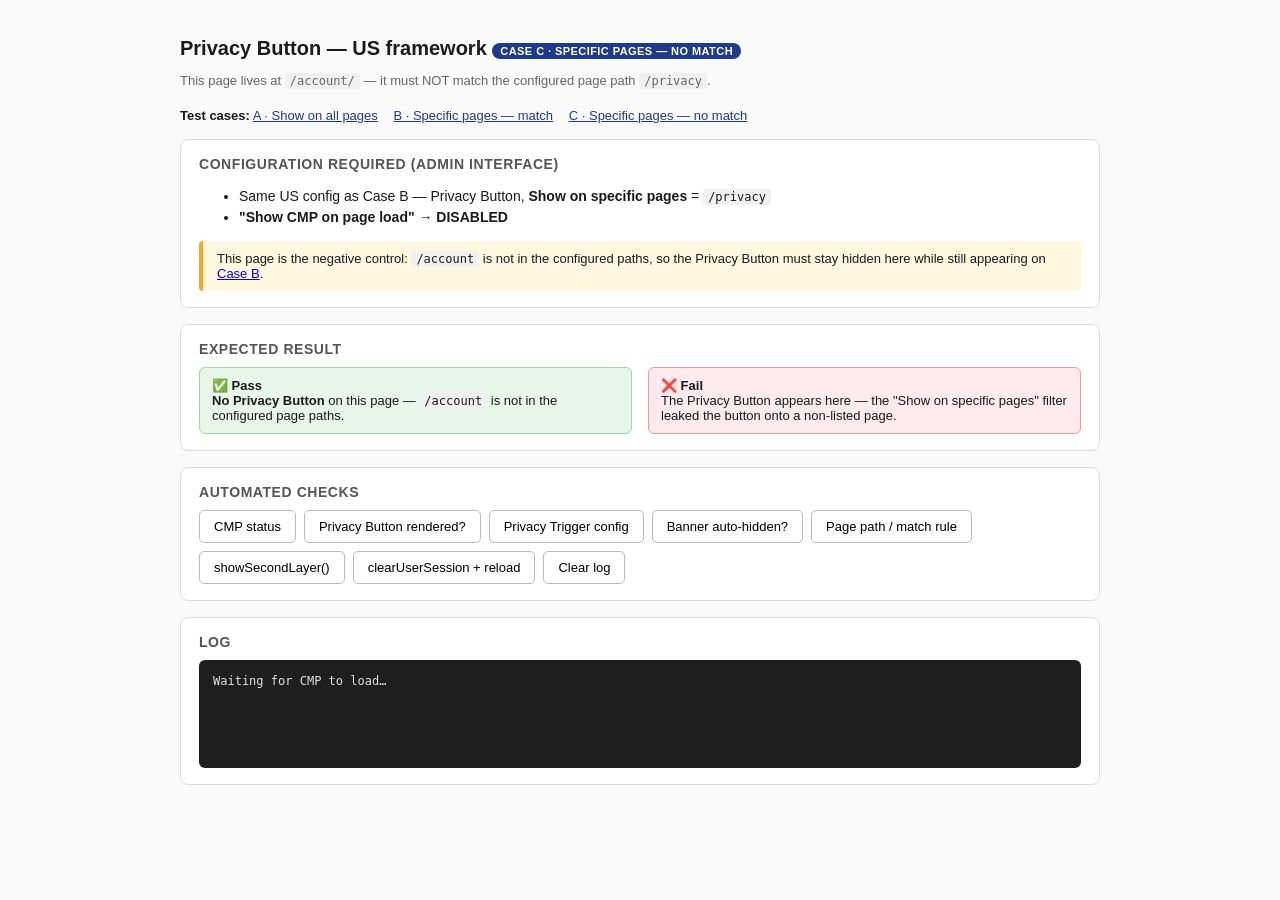
==== account/index.html @ 9dbc53f0 "CMP V3 Privacy Button & Link test site Manual test site for the CMP Privacy Trigger (Privacy Button " ====
<!DOCTYPE html>
<html lang="en">
<head>
  <meta charset="UTF-8">
  <meta name="viewport" content="width=device-width,initial-scale=1">
  <title>Privacy Button — US framework (specific pages — NO MATCH)</title>
  <link rel="stylesheet" href="../style.css">
</head>
<body>
  <h1>Privacy Button — US framework <span class="case">Case C · Specific pages — NO MATCH</span></h1>
  <p class="sub">This page lives at <code>/account/</code> — it must NOT match the configured page path <code>/privacy</code>.</p>

  <nav>
    <strong>Test cases:</strong>
    <a href="../privacy-button-us.html">A · Show on all pages</a>
    <a href="../privacy/index.html">B · Specific pages — match</a>
    <a href="../account/index.html">C · Specific pages — no match</a>
  </nav>

  <div class="card">
    <h2>Configuration required (Admin Interface)</h2>
    <ul class="scenario">
      <li>Same US config as Case B — Privacy Button, <strong>Show on specific pages</strong> = <code>/privacy</code></li>
      <li><strong>"Show CMP on page load" → DISABLED</strong></li>
    </ul>
    <div class="note">
      This page is the negative control: <code>/account</code> is not in the configured
      paths, so the Privacy Button must stay hidden here while still appearing on
      <a href="../privacy/index.html">Case B</a>.
    </div>
  </div>

  <div class="card">
    <h2>Expected result</h2>
    <div class="expect">
      <div class="fix">
        <strong>✅ Pass</strong><br>
        <strong>No Privacy Button</strong> on this page — <code>/account</code> is not in
        the configured page paths.
      </div>
      <div class="bug">
        <strong>❌ Fail</strong><br>
        The Privacy Button appears here — the "Show on specific pages" filter
        leaked the button onto a non-listed page.
      </div>
    </div>
  </div>

  <div class="card">
    <h2>Automated checks</h2>
    <div class="toolbar" id="toolbar"></div>
  </div>

  <div class="card">
    <h2>Log</h2>
    <div id="result">Waiting for CMP to load…</div>
  </div>

  <script>
    window.UC_TEST_CASE = { name: 'Case C — Specific pages (NO MATCH /account)', expectPrivacyButton: false };
  </script>
  <script src="../cmp-test-kit.js"></script>
  <script>ucRenderToolbar('#toolbar', '#result');</script>

  <!-- REPLACE YOUR_US_SETTINGS_ID — same US config as Case B. -->
  <script id="usercentrics-cmp"
    src="https://web.cmp.usercentrics-sandbox.eu/ui/loader.js"
    data-settings-id="YOUR_US_SETTINGS_ID">
  </script>
</body>
</html>
---- style.css ----
body { font-family: -apple-system, Segoe UI, Roboto, sans-serif; padding: 24px; max-width: 920px; margin: 0 auto; background: #fafafa; color: #1a1a1a; }
h1 { font-size: 20px; margin-bottom: 4px; }
.sub { color: #666; font-size: 13px; margin-bottom: 20px; }
.case { display: inline-block; background: #1e3a8a; color: #fff; font-size: 11px; padding: 2px 8px; border-radius: 10px; text-transform: uppercase; letter-spacing: .04em; }
.card { background: #fff; border: 1px solid #ddd; border-radius: 8px; padding: 16px 18px; margin-bottom: 16px; }
.card h2 { font-size: 14px; text-transform: uppercase; color: #555; margin: 0 0 10px; letter-spacing: .04em; }
.note { background: #fff8e1; border-left: 4px solid #f9a825; padding: 10px 14px; font-size: 13px; border-radius: 4px; }
.scenario li { margin: 5px 0; font-size: 14px; }
code { background: #f0f0f0; padding: 1px 5px; border-radius: 3px; font-size: 12px; }
.toolbar { display: flex; flex-wrap: wrap; gap: 8px; }
button { padding: 8px 14px; cursor: pointer; font-size: 13px; border: 1px solid #bbb; border-radius: 5px; background: #fff; }
button:hover { background: #f2f2f2; }
#result { background: #1e1e1e; color: #e0e0e0; padding: 14px; border-radius: 6px; white-space: pre-wrap; min-height: 80px; font-size: 12px; font-family: monospace; }
.ok { color: #6cc06c; } .fail { color: #e57373; } .warn { color: #ffb74d; }
.expect { display: flex; gap: 16px; flex-wrap: wrap; }
.expect > div { flex: 1; min-width: 240px; padding: 10px 12px; border-radius: 6px; font-size: 13px; }
.expect .bug { background: #ffebee; border: 1px solid #ef9a9a; }
.expect .fix { background: #e8f5e9; border: 1px solid #a5d6a7; }
.privacy-link { font-size: 14px; }
.privacy-link a { color: #1e3a8a; }
nav { font-size: 13px; margin-bottom: 16px; }
nav a { margin-right: 12px; color: #1e3a8a; }
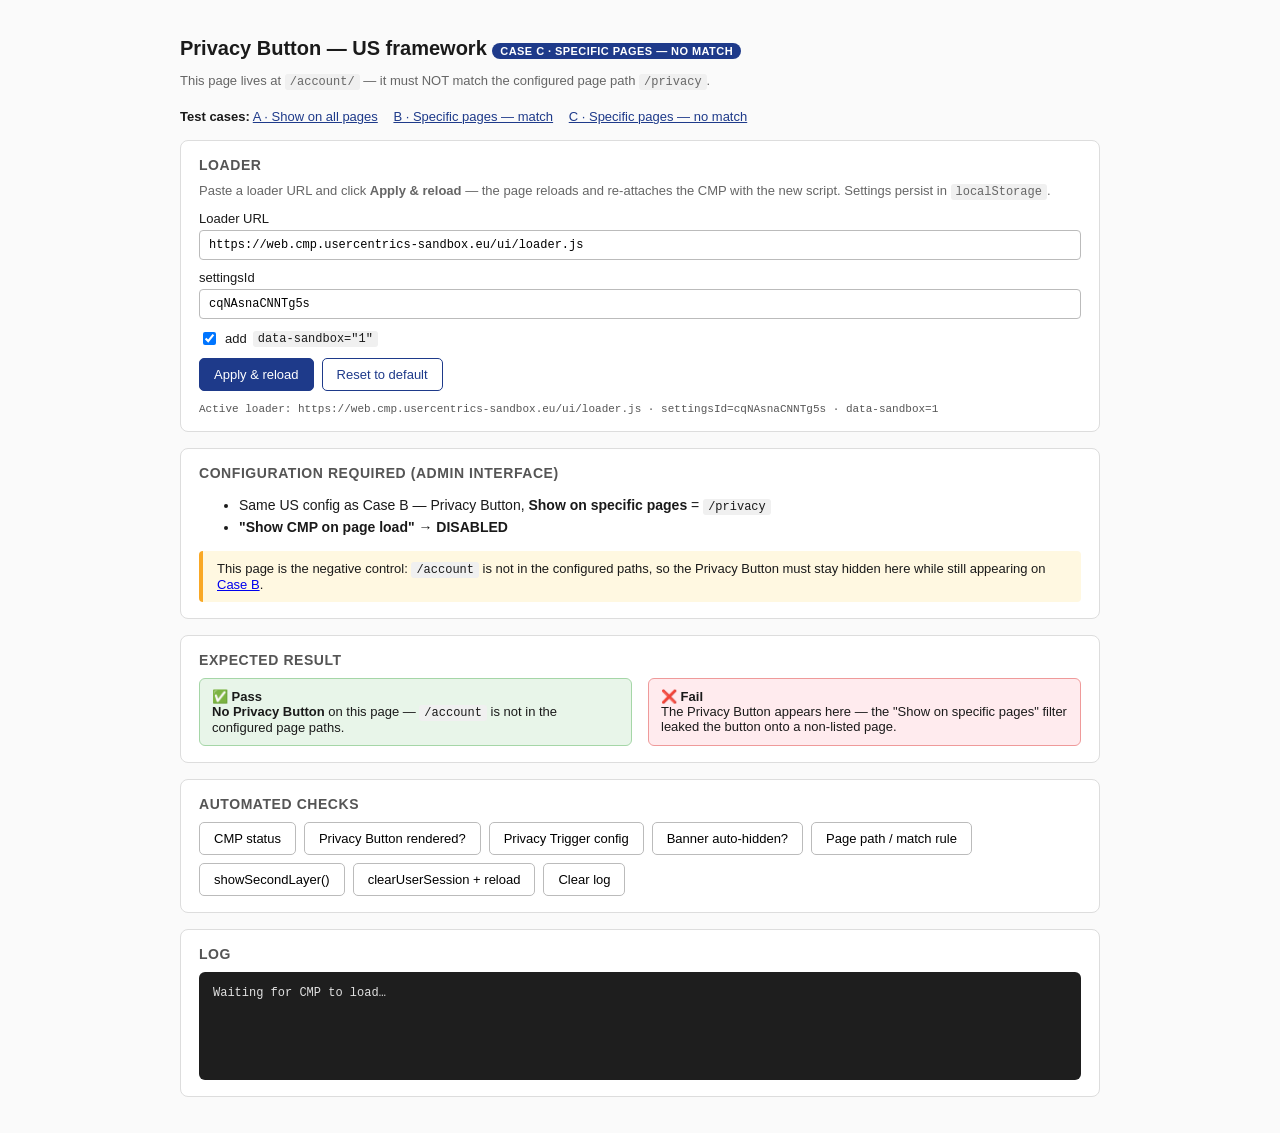
==== commit d31a457b: "Add runtime loader override panel and default settingsId - Inject the Usercentrics loader from the t" ====
--- a/account/index.html
+++ b/account/index.html
@@ -16,6 +16,16 @@
     <a href="../privacy/index.html">B · Specific pages — match</a>
     <a href="../account/index.html">C · Specific pages — no match</a>
   </nav>
+
+  <div class="card">
+    <h2>Loader</h2>
+    <p class="sub" style="margin:0 0 12px">
+      Paste a loader URL and click <strong>Apply &amp; reload</strong> — the page
+      reloads and re-attaches the CMP with the new script. Settings persist in
+      <code>localStorage</code>.
+    </p>
+    <div class="loader-panel" id="loader-panel"></div>
+  </div>
 
   <div class="card">
     <h2>Configuration required (Admin Interface)</h2>
@@ -60,12 +70,9 @@
     window.UC_TEST_CASE = { name: 'Case C — Specific pages (NO MATCH /account)', expectPrivacyButton: false };
   </script>
   <script src="../cmp-test-kit.js"></script>
-  <script>ucRenderToolbar('#toolbar', '#result');</script>
-
-  <!-- REPLACE YOUR_US_SETTINGS_ID — same US config as Case B. -->
-  <script id="usercentrics-cmp"
-    src="https://web.cmp.usercentrics-sandbox.eu/ui/loader.js"
-    data-settings-id="YOUR_US_SETTINGS_ID">
+  <script>
+    ucRenderLoaderPanel('#loader-panel');
+    ucRenderToolbar('#toolbar', '#result');
   </script>
 </body>
 </html>
--- a/style.css
+++ b/style.css
@@ -20,3 +20,13 @@
 .privacy-link a { color: #1e3a8a; }
 nav { font-size: 13px; margin-bottom: 16px; }
 nav a { margin-right: 12px; color: #1e3a8a; }
+.loader-panel label { display: block; font-size: 13px; margin-bottom: 10px; }
+.loader-panel input[type=text] { width: 100%; padding: 7px 9px; margin-top: 4px; font-family: monospace; font-size: 12px; border: 1px solid #bbb; border-radius: 4px; box-sizing: border-box; }
+.loader-panel label.cb { display: flex; align-items: center; gap: 6px; }
+.loader-panel label.cb code { margin: 0; }
+.loader-actions { display: flex; gap: 8px; margin: 4px 0 12px; }
+.loader-actions button { background: #1e3a8a; color: #fff; border-color: #1e3a8a; }
+.loader-actions button:hover { background: #16306e; }
+.loader-actions button:last-child { background: #fff; color: #1e3a8a; }
+.loader-actions button:last-child:hover { background: #f2f2f2; }
+.loader-active { font-family: monospace; font-size: 11px; color: #555; word-break: break-all; }
